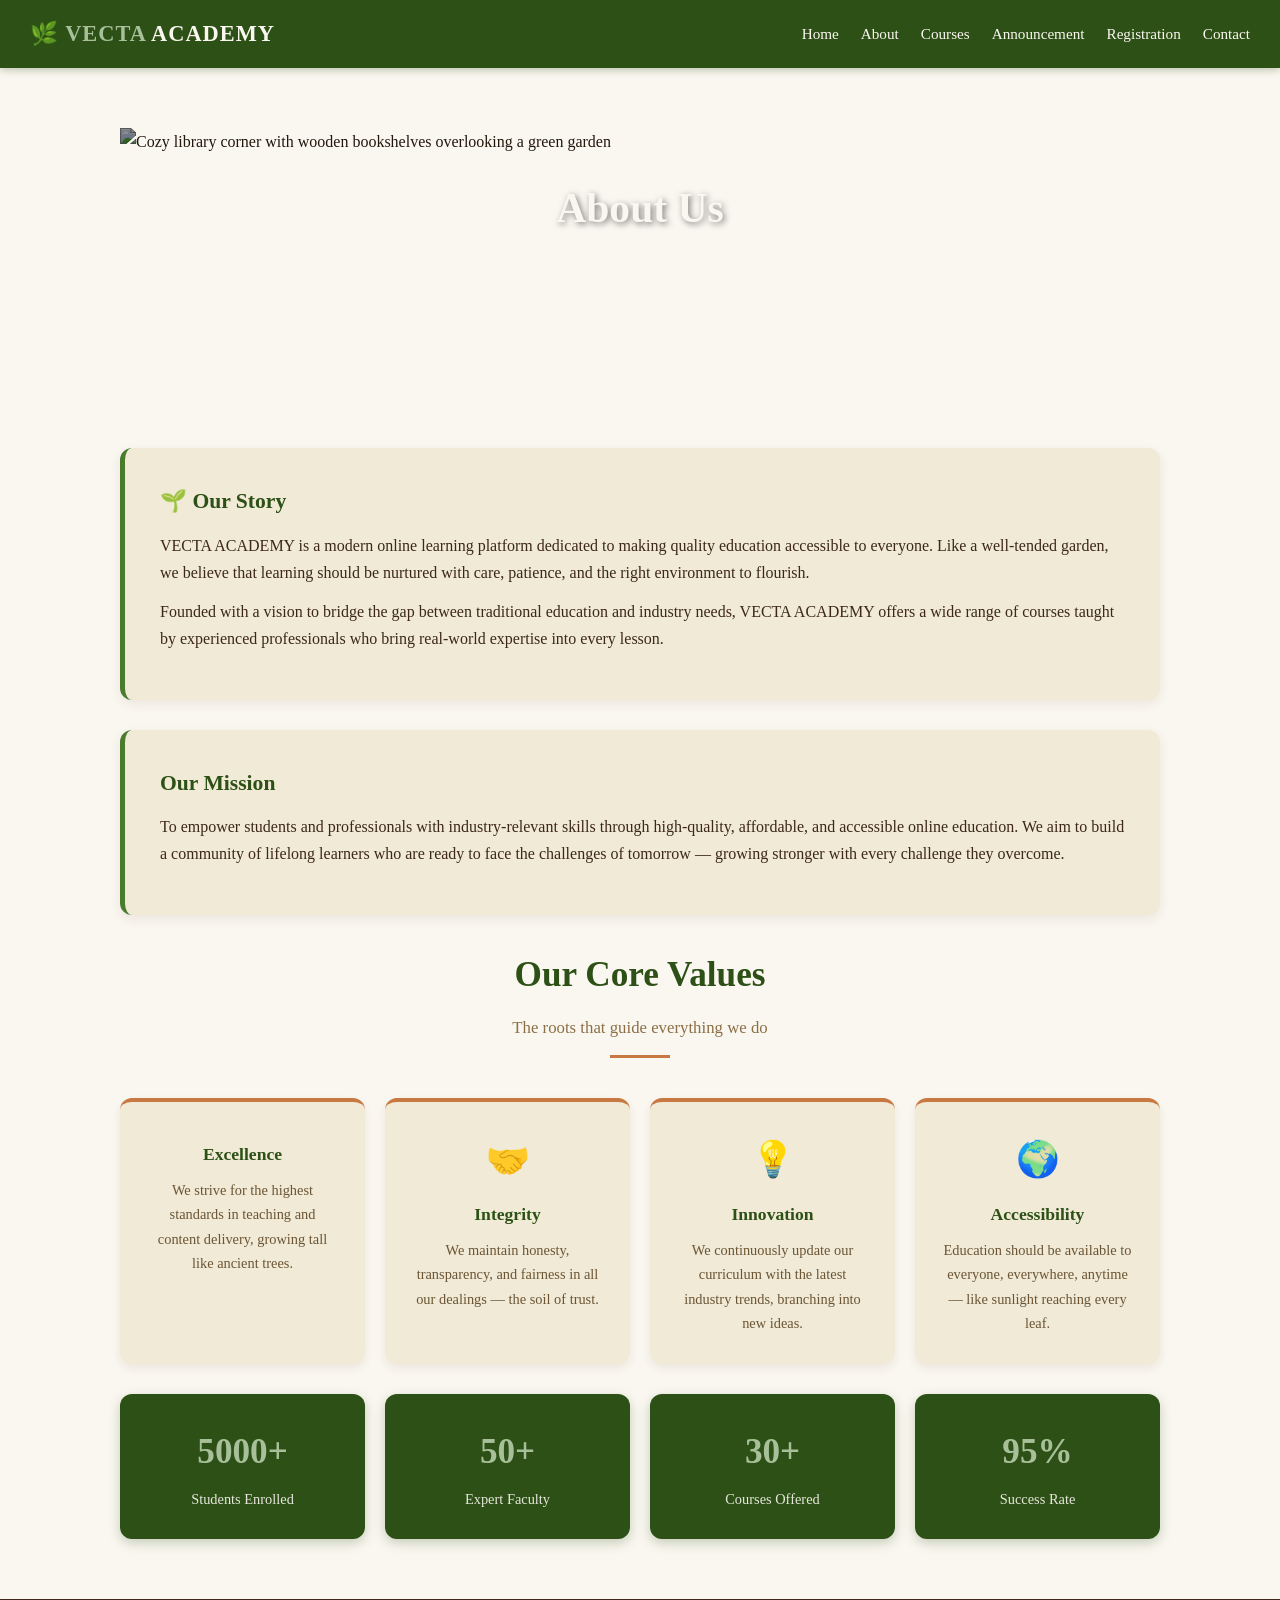
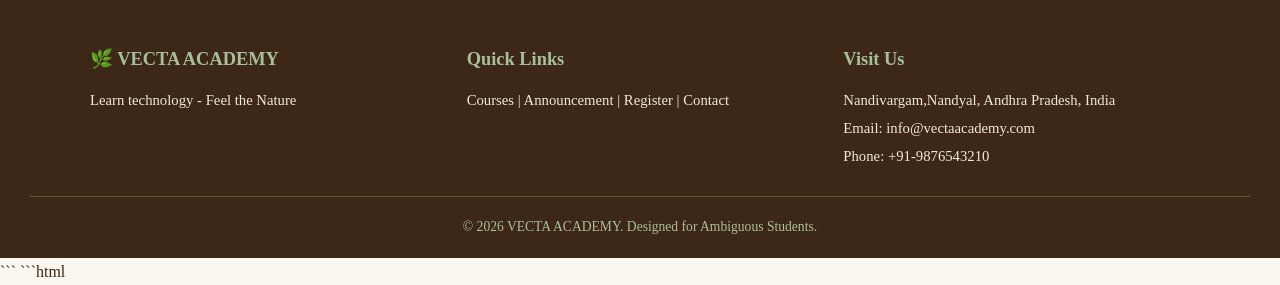
==== VECTA Academy/about.html @ f72a2542 "update v4" ====
<!-- ============== FILE: about.html ============== -->
<!DOCTYPE html>
<html lang="en">
<head>
<meta charset="UTF-8">
<meta name="viewport" content="width=device-width, initial-scale=1.0">
<title>About VECTA ACADEMY | Our Roots & Mission</title>
<meta name="description" content="Learn about VECTA ACADEMY — our story, mission, faculty, and commitment to quality online education.">
<meta name="keywords" content="about VECTA ACADEMY, online education, institute, mission, faculty, learning">
<style>
  :root{
    --forest:#2d5016;
    --forest-light:#4a7c2e;
    --sage:#a8c09a;
    --sage-light:#d4e4cc;
    --earth:#8b6f47;
    --earth-dark:#6b5535;
    --terracotta:#c87941;
    --cream:#faf7f0;
    --cream-dark:#f0ead6;
    --bark:#3d2817;
    --moss:#556b2f;
  }
  *{margin:0;padding:0;box-sizing:border-box;font-family:'Georgia','Times New Roman',serif}
  body{background:var(--cream);color:var(--bark);line-height:1.7}
  a{text-decoration:none;color:inherit}
  header{background:var(--forest);color:var(--cream);padding:15px 30px;display:flex;justify-content:space-between;align-items:center;position:sticky;top:0;z-index:100;box-shadow:0 2px 8px rgba(45,80,22,.3)}
  .logo{font-size:1.4rem;font-weight:bold;color:var(--sage);letter-spacing:1px}
  .logo span{color:var(--cream)}
  nav ul{display:flex;list-style:none;gap:22px}
  nav ul li a{font-weight:500;transition:color .2s;font-size:.95rem}
  nav ul li a:hover{color:var(--sage)}
  .menu-toggle{display:none;background:none;border:none;color:var(--cream);font-size:1.6rem;cursor:pointer}

  .page-banner{position:relative;height:320px;overflow:hidden}
  .page-banner img{width:100%;height:100%;object-fit:cover;filter:brightness(.55)}
  .banner-overlay{position:absolute;inset:0;display:flex;flex-direction:column;justify-content:center;align-items:center;text-align:center;color:var(--cream);padding:0 20px}
  .banner-overlay h1{font-size:2.6rem;margin-bottom:10px;text-shadow:2px 2px 6px rgba(0,0,0,.5)}
  .banner-overlay p{opacity:.95;font-size:1.1rem}

  section{padding:60px 30px;max-width:1100px;margin:0 auto}
  .section-title{text-align:center;margin-bottom:40px}
  .section-title h2{font-size:2.2rem;color:var(--forest);margin-bottom:10px}
  .section-title p{color:var(--earth);font-size:1.05rem}
  .section-title::after{content:'';display:block;width:60px;height:3px;background:var(--terracotta);margin:12px auto 0}

  .about-box{background:var(--cream-dark);padding:35px;border-radius:12px;box-shadow:0 4px 12px rgba(61,40,23,.08);margin-bottom:30px;border-left:5px solid var(--forest-light)}
  .about-box h3{color:var(--forest);margin-bottom:12px;font-size:1.35rem}
  .about-box p{color:var(--bark);margin-bottom:12px}

  .values{display:grid;grid-template-columns:repeat(auto-fit,minmax(220px,1fr));gap:20px;margin-top:20px}
  .value-card{background:var(--cream-dark);padding:28px;border-radius:12px;text-align:center;border-top:4px solid var(--terracotta);box-shadow:0 4px 10px rgba(61,40,23,.08);transition:transform .3s}
  .value-card:hover{transform:translateY(-5px)}
  .value-card .icon{font-size:2.2rem;margin-bottom:10px}
  .value-card h3{color:var(--forest);margin-bottom:8px;font-size:1.1rem}
  .value-card p{color:var(--earth-dark);font-size:.9rem}

  .stats{display:grid;grid-template-columns:repeat(auto-fit,minmax(160px,1fr));gap:20px;margin-top:30px}
  .stat{background:var(--forest);color:var(--cream);padding:28px;border-radius:12px;text-align:center;box-shadow:0 4px 12px rgba(45,80,22,.25)}
  .stat .num{font-size:2.2rem;font-weight:bold;color:var(--sage)}
  .stat .label{font-size:.9rem;margin-top:5px;opacity:.9}

  footer{background:var(--bark);color:var(--cream-dark);padding:45px 30px 20px;text-align:center}
  footer h4{color:var(--sage);margin-bottom:12px;font-size:1.15rem}
  .footer-grid{display:grid;grid-template-columns:repeat(auto-fit,minmax(220px,1fr));gap:30px;max-width:1100px;margin:0 auto 25px;text-align:left}
  .footer-grid p,.footer-grid a{color:var(--cream-dark);font-size:.92rem;line-height:1.9}
  .footer-grid a:hover{color:var(--sage)}
  .copyright{border-top:1px solid var(--earth-dark);padding-top:18px;font-size:.85rem;color:var(--sage)}

  @media(max-width:768px){
    .menu-toggle{display:block}
    nav ul{display:none;flex-direction:column;position:absolute;top:60px;right:0;background:var(--forest);width:220px;padding:20px;gap:15px;box-shadow:-2px 2px 10px rgba(0,0,0,.3)}
    nav ul.show{display:flex}
    .banner-overlay h1{font-size:2rem}
    .page-banner{height:260px}
    section{padding:40px 20px}
  }
</style>
</head>
<body>

<header>
  <a href="index.html" class="logo">🌿 VECTA <span>ACADEMY</span></a>
  <button class="menu-toggle" onclick="toggleMenu()"></button>
  <nav>
    <ul id="navMenu">
      <li><a href="index.html">Home</a></li>
      <li><a href="about.html">About</a></li>
      <li><a href="courses.html">Courses</a></li>
      <li><a href="announcement.html">Announcement</a></li>
      <li><a href="registration.html">Registration</a></li>
      <li><a href="contact.html">Contact</a></li>
    </ul>
  </nav>
</header>

<section class="page-banner">
  <img src="https://image.qwenlm.ai/public_source/b63162a8-5914-4972-a6ab-262af50b616a/1d769ab8d-1acb-461d-ae6f-26f25027c438.png" alt="Cozy library corner with wooden bookshelves overlooking a green garden">
  <div class="banner-overlay">
    <h1>About Us</h1>
    <p>Rooted in learning since 2020</p>
  </div>
</section>

<section>
  <div class="about-box">
    <h3>🌱 Our Story</h3>
    <p>VECTA ACADEMY is a modern online learning platform dedicated to making quality education accessible to everyone. Like a well-tended garden, we believe that learning should be nurtured with care, patience, and the right environment to flourish.</p>
    <p>Founded with a vision to bridge the gap between traditional education and industry needs, VECTA ACADEMY offers a wide range of courses taught by experienced professionals who bring real-world expertise into every lesson.</p>
  </div>

  <div class="about-box">
    <h3> Our Mission</h3>
    <p>To empower students and professionals with industry-relevant skills through high-quality, affordable, and accessible online education. We aim to build a community of lifelong learners who are ready to face the challenges of tomorrow — growing stronger with every challenge they overcome.</p>
  </div>

  <div class="section-title">
    <h2>Our Core Values</h2>
    <p>The roots that guide everything we do</p>
  </div>
  <div class="values">
    <div class="value-card">
      <div class="icon"></div>
      <h3>Excellence</h3>
      <p>We strive for the highest standards in teaching and content delivery, growing tall like ancient trees.</p>
    </div>
    <div class="value-card">
      <div class="icon">🤝</div>
      <h3>Integrity</h3>
      <p>We maintain honesty, transparency, and fairness in all our dealings — the soil of trust.</p>
    </div>
    <div class="value-card">
      <div class="icon">💡</div>
      <h3>Innovation</h3>
      <p>We continuously update our curriculum with the latest industry trends, branching into new ideas.</p>
    </div>
    <div class="value-card">
      <div class="icon">🌍</div>
      <h3>Accessibility</h3>
      <p>Education should be available to everyone, everywhere, anytime — like sunlight reaching every leaf.</p>
    </div>
  </div>

  <div class="stats">
    <div class="stat"><div class="num">5000+</div><div class="label">Students Enrolled</div></div>
    <div class="stat"><div class="num">50+</div><div class="label">Expert Faculty</div></div>
    <div class="stat"><div class="num">30+</div><div class="label">Courses Offered</div></div>
    <div class="stat"><div class="num">95%</div><div class="label">Success Rate</div></div>
  </div>
</section>

<footer>
  <div class="footer-grid">
    <div>
      <h4>🌿 VECTA ACADEMY</h4>
      <p>Learn technology - Feel the Nature</p>
    </div>
    <div>
      <h4>Quick Links</h4>
      <p><a href="courses.html">Courses</a> | <a href="announcement.html">Announcement</a> | <a href="registration.html">Register</a> | <a href="contact.html">Contact</a></p>
    </div>
    <div>
      <h4>Visit Us</h4>
      <p>Nandivargam,Nandyal, Andhra Pradesh, India<br>Email: info@vectaacademy.com<br>Phone: +91-9876543210</p>
    </div>
  </div>
  <div class="copyright">© 2026 VECTA ACADEMY. Designed for Ambiguous Students.</div>
</footer>

<script>
  function toggleMenu(){
    document.getElementById('navMenu').classList.toggle('show');
  }
</script>

</body>
</html>
```

```html
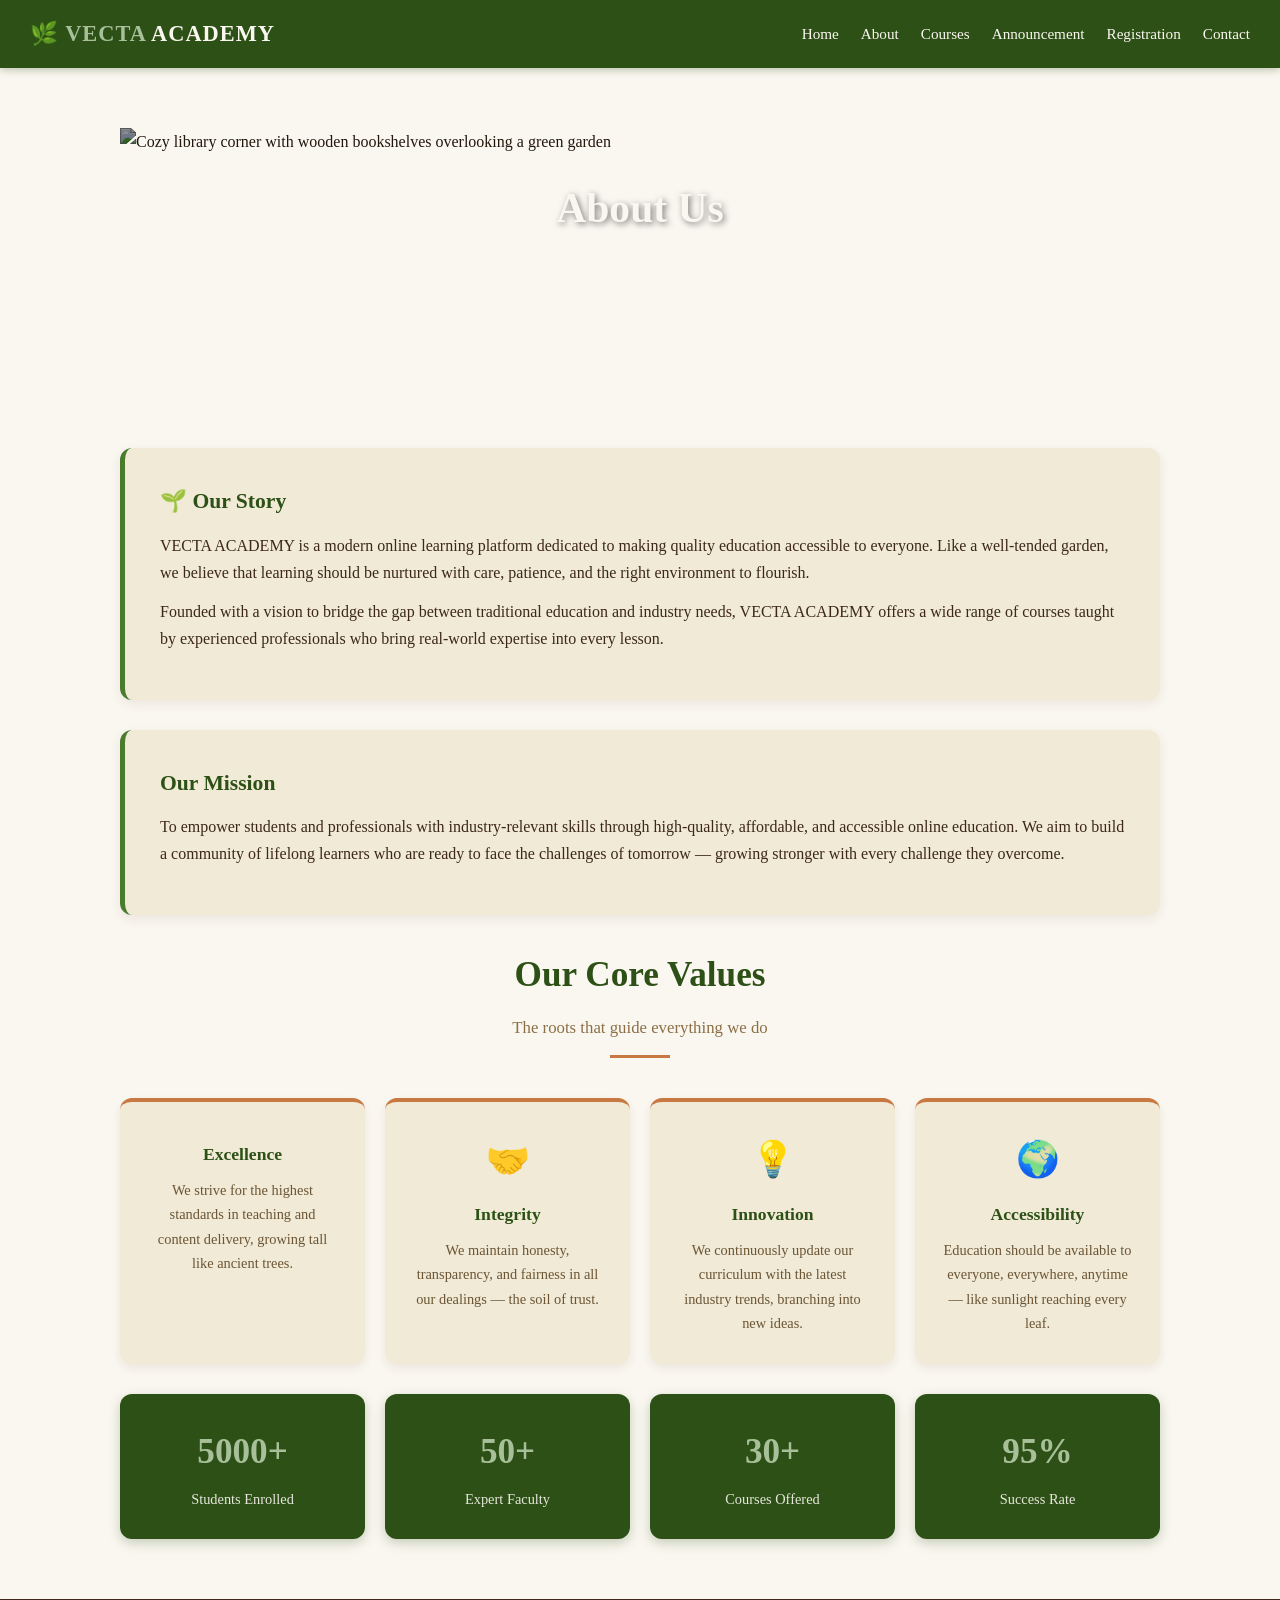
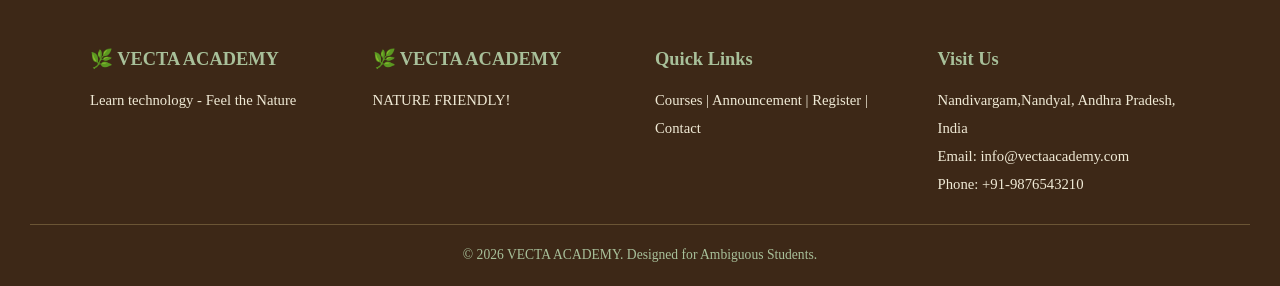
==== commit 06cbb6f8: "update v4" ====
--- a/VECTA Academy/about.html
+++ b/VECTA Academy/about.html
@@ -156,6 +156,10 @@
       <p>Learn technology - Feel the Nature</p>
     </div>
     <div>
+      <h4>🌿 VECTA ACADEMY</h4>
+      <p>NATURE FRIENDLY!</p>
+    </div>
+    <div>
       <h4>Quick Links</h4>
       <p><a href="courses.html">Courses</a> | <a href="announcement.html">Announcement</a> | <a href="registration.html">Register</a> | <a href="contact.html">Contact</a></p>
     </div>
@@ -175,6 +179,3 @@
 
 </body>
 </html>
-```
-
-```html
